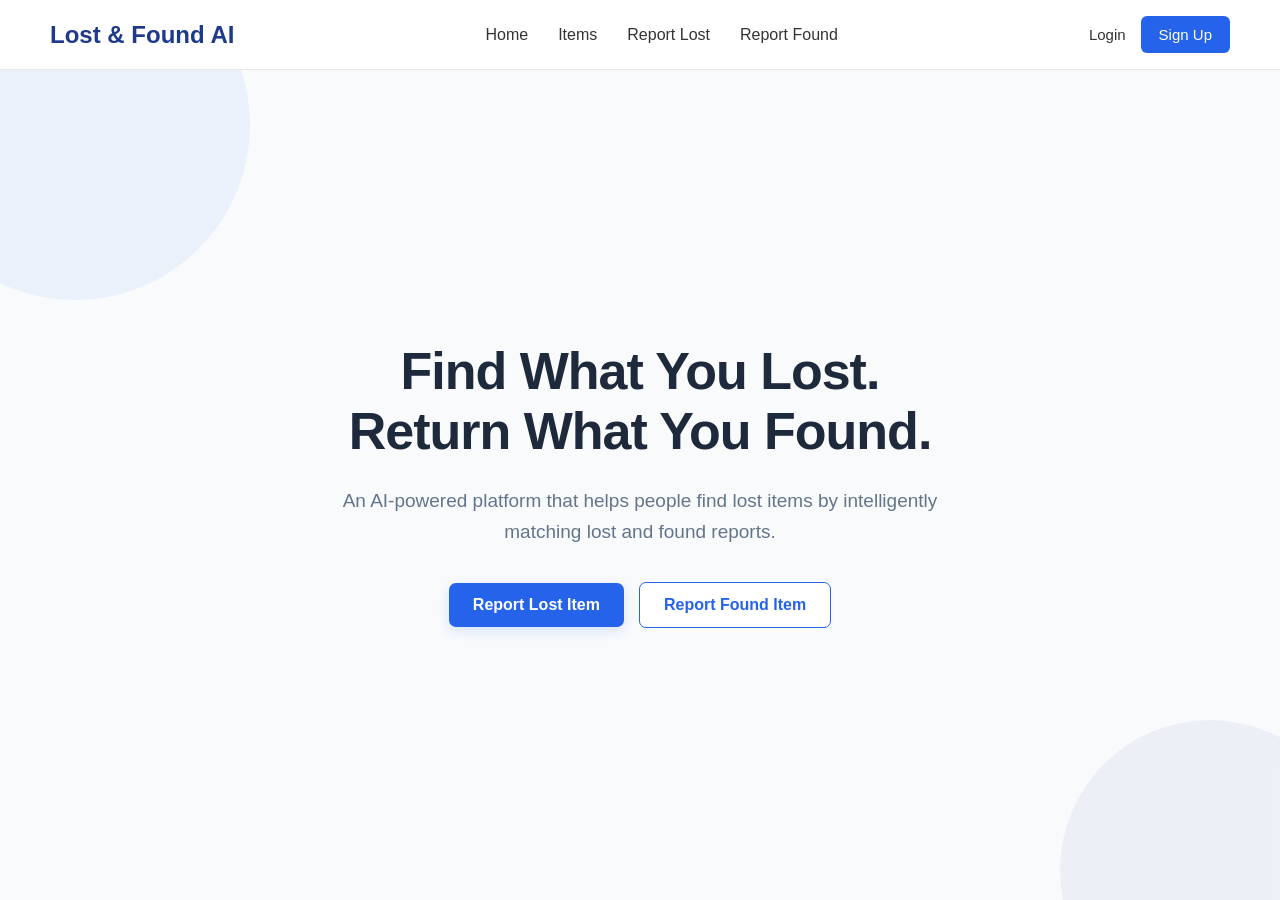
==== index.html @ 0c3ec080 "Prepare project for deployment" ====
<!DOCTYPE html>
<html lang="en">

<head>
    <meta charset="UTF-8">
    <meta name="viewport" content="width=device-width, initial-scale=1.0">
    <title>AI Powered Lost and Found Matcher</title>
    <link rel="stylesheet" href="style.css">
</head>

<body>
    <nav class="navbar">
        <div class="logo"> Lost & Found AI </div>
        <div class="nav-links">
            <a href="#">Home</a>
            <a href="items.html">Items</a>
            <a href="report-lost.html">Report Lost</a>
            <a href="report-found.html">Report Found</a>

        </div>
        <div class="nav-buttons">
            <a href="#" class="login-btn">Login</a>
            <a href="#" class="signup-btn">Sign Up</a>
        </div>
    </nav>

    <section class="home">

        <div class="home-content">

            <h1>Find What You Lost.<br>Return What You Found.</h1>

            <p>
                An AI-powered platform that helps people find lost items
                by intelligently matching lost and found reports.
            </p>

            <div class="home-buttons">
                <a href="report-lost.html" class="lost-btn">Report Lost Item</a>
                <a href="report-found.html" class="found-btn">Report Found Item</a>
            </div>

        </div>

    </section>

    <script src="script.js"></script>
    <script src="config.js"></script>
    <script src="script.js"></script>
</body>

</html>
---- style.css ----
/* =========================
   GLOBAL
   ========================= */

* {
    margin: 0;
    padding: 0;
    box-sizing: border-box;
}

html {
    scroll-behavior: smooth;
}

body {
    font-family: Arial, Helvetica, sans-serif;
    background-color: #f8fafc;
    color: #1e293b;
    overflow-x: hidden;
}


img {
    max-width: 100%;
    display: block;
}

button,
input,
select,
textarea {
    font-family: inherit;
}


/* =========================================================
   NAVBAR
========================================================= */

.navbar {
    min-height: 70px;
    display: flex;
    align-items: center;
    justify-content: space-between;
    padding: 0 50px;
    background-color: white;
    border-bottom: 1px solid #e5e7eb;
    position: relative;
    z-index: 100;
}

.logo {
    font-size: 24px;
    font-weight: 700;
    color: #1e3a8a;
    white-space: nowrap;
}

.nav-links {
    display: flex;
    gap: 30px;
}

.nav-links a {
    text-decoration: none;
    color: #333;
    font-size: 16px;
    font-weight: 500;
    position: relative;
    transition: color 0.25s ease;
}

.nav-links a::after {
    content: "";
    position: absolute;
    left: 0;
    bottom: -7px;
    width: 0;
    height: 2px;
    background-color: #2563eb;
    transition: width 0.25s ease;
}

.nav-links a:hover {
    color: #2563eb;
}

.nav-links a:hover::after {
    width: 100%;
}

.nav-buttons {
    display: flex;
    align-items: center;
    gap: 15px;
}

.nav-buttons a {
    text-decoration: none;
    font-size: 15px;
}

.login-btn {
    color: #333;
    transition: color 0.25s ease;
}

.login-btn:hover {
    color: #2563eb;
}

.signup-btn {
    background-color: #2563eb;
    color: white;
    padding: 10px 18px;
    border-radius: 6px;
    transition: all 0.25s ease;
}

.signup-btn:hover {
    background-color: #1d4ed8;
    transform: translateY(-2px);
    box-shadow: 0 6px 15px rgba(37, 99, 235, 0.2);
}

/* =========================================================
   HOME PAGE
========================================================= */

.home {
    min-height: calc(100vh - 70px);
    display: flex;
    align-items: center;
    justify-content: center;
    text-align: center;
    padding: 40px 20px;
    background-color: #f8fafc;
    position: relative;
    overflow: hidden;
}

/* Decorative background circles */

.home::before,
.home::after {
    content: "";
    position: absolute;
    border-radius: 50%;
    pointer-events: none;
    z-index: 0;
}

.home::before {
    width: 350px;
    height: 350px;
    background: rgba(37, 99, 235, 0.06);
    top: -120px;
    left: -100px;
    animation: floatingCircle 7s ease-in-out infinite;
}

.home::after {
    width: 300px;
    height: 300px;
    background: rgba(30, 58, 138, 0.05);
    bottom: -120px;
    right: -80px;
    animation: floatingCircle 8s ease-in-out infinite reverse;
}

.home-content {
    max-width: 800px;
    width: 100%;
    position: relative;
    z-index: 1;

    animation: homeFadeUp 0.9s ease-out;
}

.home h1 {
    font-size: 52px;
    line-height: 1.15;
    margin-bottom: 25px;
    color: #1e293b;
    letter-spacing: -1px;
    animation: titleAppear 0.8s ease-out;
}

.home p {
    font-size: 19px;
    line-height: 1.6;
    color: #64748b;
    max-width: 650px;
    margin: 0 auto 35px;
    animation: paragraphAppear 1s ease-out 0.15s both;
}

.home-buttons {
    display: flex;
    justify-content: center;
    align-items: center;
    gap: 15px;
    animation: buttonsAppear 1s ease-out 0.3s both;
}

.home-buttons a {
    text-decoration: none;
    padding: 13px 24px;
    border-radius: 7px;
    font-size: 16px;
    font-weight: 600;
    display: inline-block;
    transition: all 0.3s ease;
}


/* Lost Button */

.lost-btn {
    background-color: #2563eb;
    color: white;
    box-shadow: 0 4px 12px rgba(37, 99, 235, 0.15);
}

.lost-btn:hover {
    background-color: #1d4ed8;
    transform: translateY(-3px);
    box-shadow: 0 10px 22px rgba(37, 99, 235, 0.25);
}


/* Found Button */

.found-btn {
    border: 1px solid #2563eb;
    color: #2563eb;
    background-color: white;
}

.found-btn:hover {
    background-color: #eff6ff;
    transform: translateY(-3px);
    box-shadow: 0 8px 18px rgba(37, 99, 235, 0.12);
}


/* =========================
   FORM PAGES
   ========================= */

.form-section {
    min-height: 100vh;
    padding: 60px 20px;
    background-color: #f8fafc;
}

.form-container {
    width: 100%;
    max-width: 700px;
    margin: auto;
    padding: 40px;
    background-color: white;
    border-radius: 12px;
    box-shadow: 0 5px 20px rgba(0, 0, 0, 0.08);
}

.form-container h1 {
    text-align: center;
    margin-bottom: 10px;
}

.form-description {
    text-align: center;
    color: #64748b;
    margin-bottom: 35px;
    line-height: 1.5;
}

.form-group {
    margin-bottom: 20px;
}

.form-group label {
    display: block;
    margin-bottom: 8px;
    font-weight: 600;
}

.form-group input,
.form-group select,
.form-group textarea {
    width: 100%;
    padding: 12px;
    border: 1px solid #cbd5e1;
    border-radius: 6px;
    font-size: 15px;
    outline: none;
}

.form-group input:focus,
.form-group select:focus,
.form-group textarea:focus {
    border-color: #2563eb;
}

.form-group textarea {
    resize: vertical;
    min-height: 100px;
}

.form-row {
    display: flex;
    gap: 25px;
}

.form-row .form-group {
    width: 50%;
}

.submit-btn {
    width: 100%;
    padding: 14px;
    border: none;
    border-radius: 6px;
    background-color: #2563eb;
    color: white;
    font-size: 16px;
    font-weight: 600;
    cursor: pointer;
}

.submit-btn:hover {
    background-color: #1d4ed8;
}


/* =========================
   ITEMS LISTING PAGE
   ========================= */

.items-section {
    padding: 50px 8%;
    background: #f5f7fb;
    min-height: 100vh;
}

.items-header {
    text-align: center;
    margin-bottom: 40px;
}

.items-header h1 {
    font-size: 36px;
    margin-bottom: 10px;
}

.items-header p {
    color: #666;
    font-size: 16px;
}

.items-container {
    display: grid;
    grid-template-columns: repeat(auto-fit, minmax(280px, 1fr));
    gap: 25px;
}

.item-card {
    background: white;
    border-radius: 12px;
    overflow: hidden;
    box-shadow: 0 5px 20px rgba(0, 0, 0, 0.08);
    transition: transform 0.2s ease;
}

.item-card:hover {
    transform: translateY(-5px);
}

.item-card img {
    width: 100%;
    height: 220px;
    object-fit: cover;
}

.item-card-content {
    padding: 20px;
}

.item-card-content h2 {
    margin: 10px 0 15px;
    font-size: 22px;
}

.item-card-content p {
    margin: 8px 0;
    color: #555;
    line-height: 1.5;
}

.item-type {
    display: inline-block;
    padding: 5px 10px;
    border-radius: 20px;
    background: #e8f0ff;
    font-size: 12px;
    font-weight: bold;
}


/* =========================
   ITEM DETAIL PAGE
   ========================= */

.detail-section {
    min-height: 100vh;
    padding: 50px 8%;
    background: #f5f7fb;
}

#item-detail {
    width: 100%;
    max-width: 1100px;
    margin: auto;
}

.detail-card {
    display: flex;
    gap: 40px;
    background: white;
    padding: 30px;
    border-radius: 12px;
    box-shadow: 0 5px 20px rgba(0, 0, 0, 0.08);
}

.detail-image {
    width: 45%;
    min-width: 300px;
}

.detail-image img {
    width: 100%;
    height: 400px;
    object-fit: cover;
    border-radius: 10px;
}

.detail-content {
    flex: 1;
}

.detail-content h1 {
    font-size: 36px;
    margin: 15px 0 25px;
}

.detail-content p {
    margin: 12px 0;
    line-height: 1.6;
    color: #475569;
}


/* =========================
   AI MATCH BUTTON
   ========================= */

.match-btn {
    border: none;
    background: linear-gradient(135deg, #2563eb, #1d4ed8);
    color: white;
    padding: 14px 25px;
    border-radius: 8px;
    font-size: 16px;
    font-weight: 600;
    cursor: pointer;
    margin-top: 25px;
    transition: all 0.3s ease;
    box-shadow: 0 5px 15px rgba(37, 99, 235, 0.2);
}

.match-btn:hover {
    transform: translateY(-3px);
    box-shadow: 0 10px 25px rgba(37, 99, 235, 0.3);
}

.match-btn:active {
    transform: translateY(0);
}



/* =========================
   AI RESULTS
   ========================= */

.ai-results {
    margin-top: 35px;
    animation: fadeIn 0.6s ease-out;
}

.ai-summary {
    background: linear-gradient(
        135deg,
        #eff6ff,
        #f8fafc
    );
    border: 1px solid #dbeafe;
    border-radius: 12px;
    padding: 25px;
    margin-bottom: 25px;
}

.ai-summary h2 {
    color: #1e3a8a;
    margin-bottom: 10px;
}

.ai-summary p {
    color: #475569;
    line-height: 1.6;
    margin-bottom: 5px;
}


/* =========================
   MATCH CARDS
   ========================= */

.match-card {
    display: flex;
    gap: 25px;
    margin-top: 20px;
    margin-bottom: 25px;
    padding: 20px;
    border-radius: 12px;
    border: 1px solid #ddd;
    background: white;
}

.match-image {
    width: 220px;
    min-width: 220px;
}

.match-image img {
    width: 100%;
    height: 180px;
    object-fit: cover;
    border-radius: 10px;
}

.match-info {
    flex: 1;
}

.match-info h3 {
    font-size: 22px;
    margin-bottom: 5px;
}

.match-score {
    font-size: 30px;
    font-weight: bold;
    margin: 12px 0;
    color: #2563eb;
}

.match-info p {
    margin: 8px 0;
    color: #475569;
}

.match-info ul {
    padding-left: 20px;
    margin-top: 10px;
}

.match-info li {
    margin-bottom: 6px;
    line-height: 1.4;
}

.view-match-btn {
    margin-top: 12px;
    padding: 10px 16px;
    border: none;
    border-radius: 7px;
    cursor: pointer;
    font-weight: bold;
    background-color: #2563eb;
    color: white;
}

.view-match-btn:hover {
    background-color: #1d4ed8;
}

.no-match,
.ai-loading {
    margin-top: 30px;
    padding: 25px;
    border-radius: 10px;
    border: 1px solid #ddd;
    background: white;
}


/* =========================================================
   LOADING / STATUS
========================================================= */

.loading {
    text-align: center;
    padding: 40px;
    color: #64748b;
}

.success-message {
    background: #ecfdf5;
    color: #047857;
    padding: 15px;
    border-radius: 8px;
    margin-bottom: 20px;
}

.error-message {
    background: #fef2f2;
    color: #b91c1c;
    padding: 15px;
    border-radius: 8px;
    margin-bottom: 20px;
}


/* =========================================================
   ANIMATIONS
========================================================= */

@keyframes homeFadeUp {
    from {
        opacity: 0;
        transform: translateY(25px);
    }

    to {
        opacity: 1;
        transform: translateY(0);
    }
}

@keyframes titleAppear {
    from {
        opacity: 0;
        transform: translateY(20px) scale(0.98);
    }

    to {
        opacity: 1;
        transform: translateY(0) scale(1);
    }
}

@keyframes paragraphAppear {
    from {
        opacity: 0;
        transform: translateY(15px);
    }

    to {
        opacity: 1;
        transform: translateY(0);
    }
}

@keyframes buttonsAppear {
    from {
        opacity: 0;
        transform: translateY(15px);
    }

    to {
        opacity: 1;
        transform: translateY(0);
    }
}

@keyframes cardAppear {
    from {
        opacity: 0;
        transform: translateY(20px);
    }

    to {
        opacity: 1;
        transform: translateY(0);
    }
}

@keyframes matchAppear {
    from {
        opacity: 0;
        transform: translateY(15px);
    }

    to {
        opacity: 1;
        transform: translateY(0);
    }
}

@keyframes fadeIn {
    from {
        opacity: 0;
    }

    to {
        opacity: 1;
    }
}

@keyframes floatingCircle {
    0%,
    100% {
        transform: translateY(0);
    }

    50% {
        transform: translateY(20px);
    }
}

/* =========================
   TABLET
   ========================= */

@media (max-width: 900px) {

    .navbar {
        padding: 0 25px;
    }

    .nav-links {
        gap: 18px;
    }

    .nav-links a {
        font-size: 14px;
    }

    .home h1 {
        font-size: 44px;
    }

    .items-section,
    .detail-section {
        padding: 40px 5%;
    }

    .detail-card {
        gap: 25px;
    }

    .detail-image {
        min-width: 250px;
    }

    .detail-image img {
        height: 350px;
    }
}


/* =========================
   MOBILE
   ========================= */

@media (max-width: 700px) {

    /* Navbar */

    .navbar {
        min-height: auto;
        padding: 18px 20px;
        flex-direction: column;
        gap: 15px;
    }

    .logo {
        font-size: 22px;
    }

    .nav-links {
        width: 100%;
        justify-content: center;
        flex-wrap: wrap;
        gap: 12px 18px;
    }

    .nav-links a {
        font-size: 14px;
    }

    .nav-buttons {
        width: 100%;
        justify-content: center;
    }


    /* Home */

    .home {
        min-height: calc(100vh - 160px);
        padding: 50px 20px;
    }

    .home h1 {
        font-size: 36px;
        line-height: 1.2;
        margin-bottom: 20px;
    }

    .home p {
        font-size: 16px;
        line-height: 1.6;
        margin-bottom: 25px;
    }

    .home-buttons {
        flex-direction: column;
        width: 100%;
        max-width: 320px;
        margin: auto;
    }

    .home-buttons a {
        width: 100%;
        text-align: center;
    }


    /* Forms */

    .form-section {
        padding: 30px 15px;
    }

    .form-container {
        padding: 25px 18px;
        border-radius: 10px;
    }

    .form-container h1 {
        font-size: 28px;
    }

    .form-description {
        font-size: 14px;
        margin-bottom: 25px;
    }

    .form-row {
        flex-direction: column;
        gap: 0;
    }

    .form-row .form-group {
        width: 100%;
    }


    /* Items */

    .items-section {
        padding: 35px 15px;
    }

    .items-header {
        margin-bottom: 25px;
    }

    .items-header h1 {
        font-size: 30px;
    }

    .items-header p {
        font-size: 14px;
        line-height: 1.5;
    }

    .items-container {
        grid-template-columns: 1fr;
        gap: 18px;
    }

    .item-card img {
        height: 220px;
    }


    /* Detail */

    .detail-section {
        padding: 30px 15px;
    }

    .detail-card {
        flex-direction: column;
        gap: 25px;
        padding: 20px;
    }

    .detail-image {
        width: 100%;
        min-width: 0;
    }

    .detail-image img {
        height: 280px;
    }

    .detail-content h1 {
        font-size: 28px;
        margin: 10px 0 20px;
    }


    /* AI Results */

    .ai-results {
        margin-top: 30px;
    }

    .ai-summary {
        padding: 18px;
    }

    .ai-summary h2 {
        font-size: 21px;
    }

    .ai-summary p {
        font-size: 14px;
    }

    .match-card {
        flex-direction: column;
        gap: 18px;
        padding: 18px;
    }

    .match-image {
        width: 100%;
        min-width: 0;
    }

    .match-image img {
        height: 230px;
    }

    .match-score {
        font-size: 28px;
    }

    .view-match-btn {
        width: 100%;
        padding: 12px;
    }
}


/* =========================
   SMALL PHONES
   ========================= */

@media (max-width: 400px) {

    .logo {
        font-size: 20px;
    }

    .nav-links {
        gap: 10px 14px;
    }

    .nav-links a {
        font-size: 13px;
    }

    .home h1 {
        font-size: 31px;
    }

    .home p {
        font-size: 15px;
    }

    .form-container {
        padding: 22px 15px;
    }

    .form-container h1 {
        font-size: 25px;
    }

    .items-header h1 {
        font-size: 27px;
    }

    .detail-card {
        padding: 15px;
    }

    .detail-image img {
        height: 240px;
    }

    .match-image img {
        height: 210px;
    }

    .match-card {
        padding: 15px;
    }
}

/* =========================================================
   TOAST NOTIFICATIONS
========================================================= */

.toast-container {
    position: fixed;
    top: 85px;
    right: 25px;
    z-index: 9999;
    display: flex;
    flex-direction: column;
    gap: 12px;
}

.toast {
    min-width: 280px;
    max-width: 380px;
    padding: 15px 18px;
    background: white;
    border-radius: 10px;
    box-shadow: 0 8px 25px rgba(15, 23, 42, 0.15);
    border-left: 4px solid #2563eb;

    display: flex;
    align-items: center;
    gap: 10px;

    font-size: 14px;
    color: #334155;

    animation: toastSlideIn 0.4s ease forwards;
}

.toast.success {
    border-left-color: #16a34a;
}

.toast.error {
    border-left-color: #dc2626;
}

.toast.warning {
    border-left-color: #f59e0b;
}

.toast-icon {
    font-size: 20px;
}

.toast.hide {
    animation: toastSlideOut 0.4s ease forwards;
}

@keyframes toastSlideIn {
    from {
        opacity: 0;
        transform: translateX(100px);
    }

    to {
        opacity: 1;
        transform: translateX(0);
    }
}

@keyframes toastSlideOut {
    from {
        opacity: 1;
        transform: translateX(0);
    }

    to {
        opacity: 0;
        transform: translateX(100px);
    }
}

@media (max-width: 600px) {

    .toast-container {
        top: 75px;
        right: 15px;
        left: 15px;
    }

    .toast {
        min-width: auto;
        width: 100%;
    }
}

/* =========================================================
   AI LOADING
========================================================= */

.ai-loading {
    text-align: center;
    padding: 35px 20px;
    background: white;
    border: 1px solid #e2e8f0;
    border-radius: 12px;
    margin-top: 25px;
    animation: fadeIn 0.4s ease;
}

.ai-spinner {
    width: 45px;
    height: 45px;
    margin: 0 auto 15px;
    border: 4px solid #dbeafe;
    border-top-color: #2563eb;
    border-radius: 50%;
    animation: aiSpin 0.8s linear infinite;
}

.ai-loading h3 {
    color: #1e293b;
    margin-bottom: 8px;
}

.ai-loading p {
    color: #64748b;
    font-size: 14px;
}

@keyframes aiSpin {
    to {
        transform: rotate(360deg);
    }
}
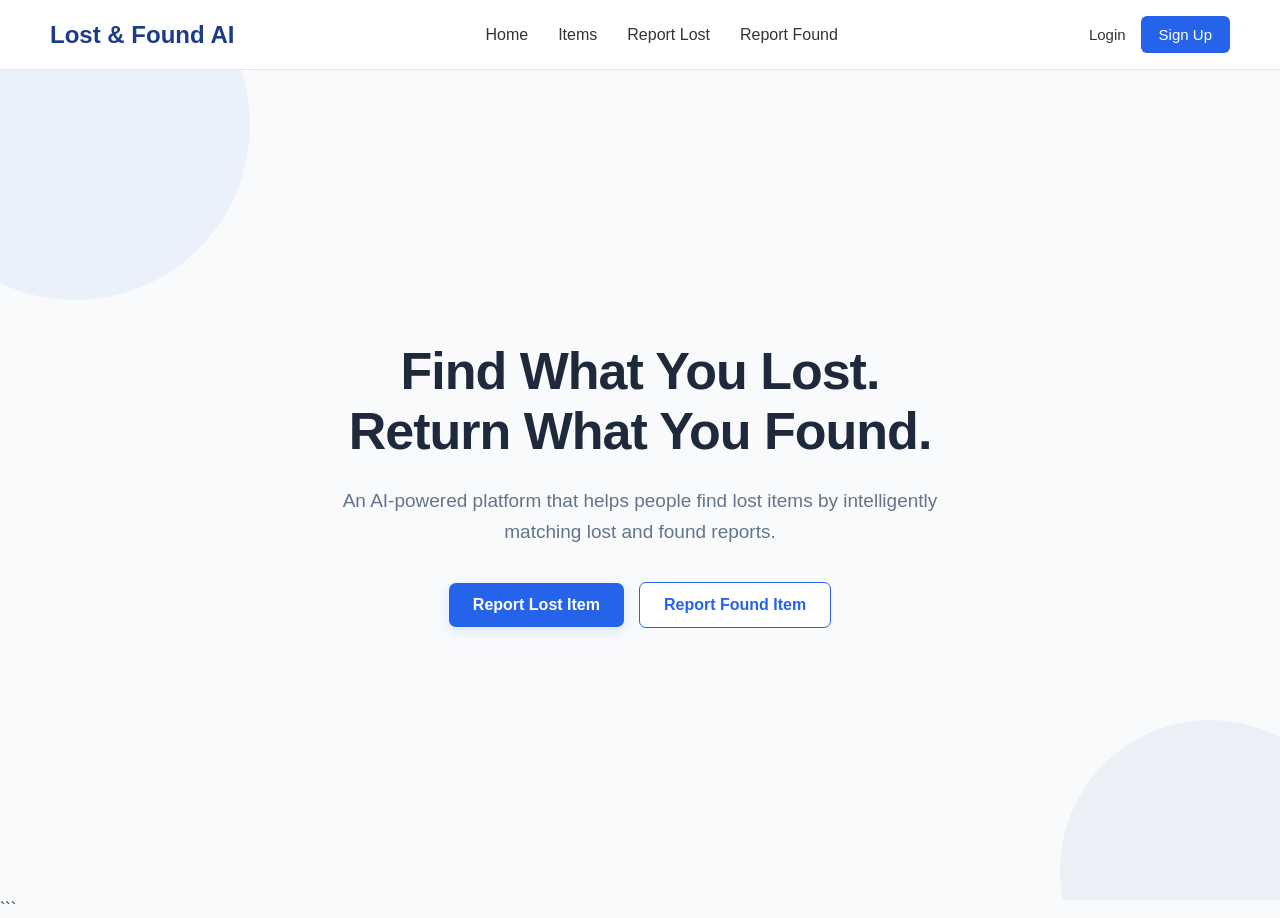
==== commit 35574b93: "Add my reports API" ====
--- a/index.html
+++ b/index.html
@@ -1,4 +1,5 @@
 <!DOCTYPE html>
+
 <html lang="en">
 
 <head>
@@ -17,10 +18,11 @@
             <a href="report-lost.html">Report Lost</a>
             <a href="report-found.html">Report Found</a>
 
+
         </div>
         <div class="nav-buttons">
-            <a href="#" class="login-btn">Login</a>
-            <a href="#" class="signup-btn">Sign Up</a>
+            <a href="login.html" class="login-btn">Login</a>
+            <a href="signup.html" class="signup-btn">Sign Up</a>
         </div>
     </nav>
 
@@ -46,7 +48,43 @@
 
     <script src="script.js"></script>
     <script src="config.js"></script>
-    <script src="script.js"></script>
+
+    <!-- Login / Signup UI -->
+    <script>
+        const navButtons = document.querySelector(".nav-buttons");
+
+        const storedUser = localStorage.getItem("user");
+
+        if (storedUser && navButtons) {
+
+            try {
+                const user = JSON.parse(storedUser);
+
+                if (user && user.id) {
+
+                    navButtons.innerHTML = `
+                    <span class="user-welcome">Hi, ${user.name} 👋</span>
+                    <a href="my-reports.html" class="login-btn">My Reports</a>
+                    <a href="#" class="signup-btn" id="logoutBtn">Logout</a>
+                `;
+
+                    document.getElementById("logoutBtn").addEventListener("click", function (event) {
+                        event.preventDefault();
+
+                        localStorage.removeItem("user");
+
+                        window.location.reload();
+                    });
+                }
+
+            } catch (error) {
+                console.error("Invalid user data:", error);
+                localStorage.removeItem("user");
+            }
+        }
+    </script>
+    ```
+
 </body>
 
 </html>
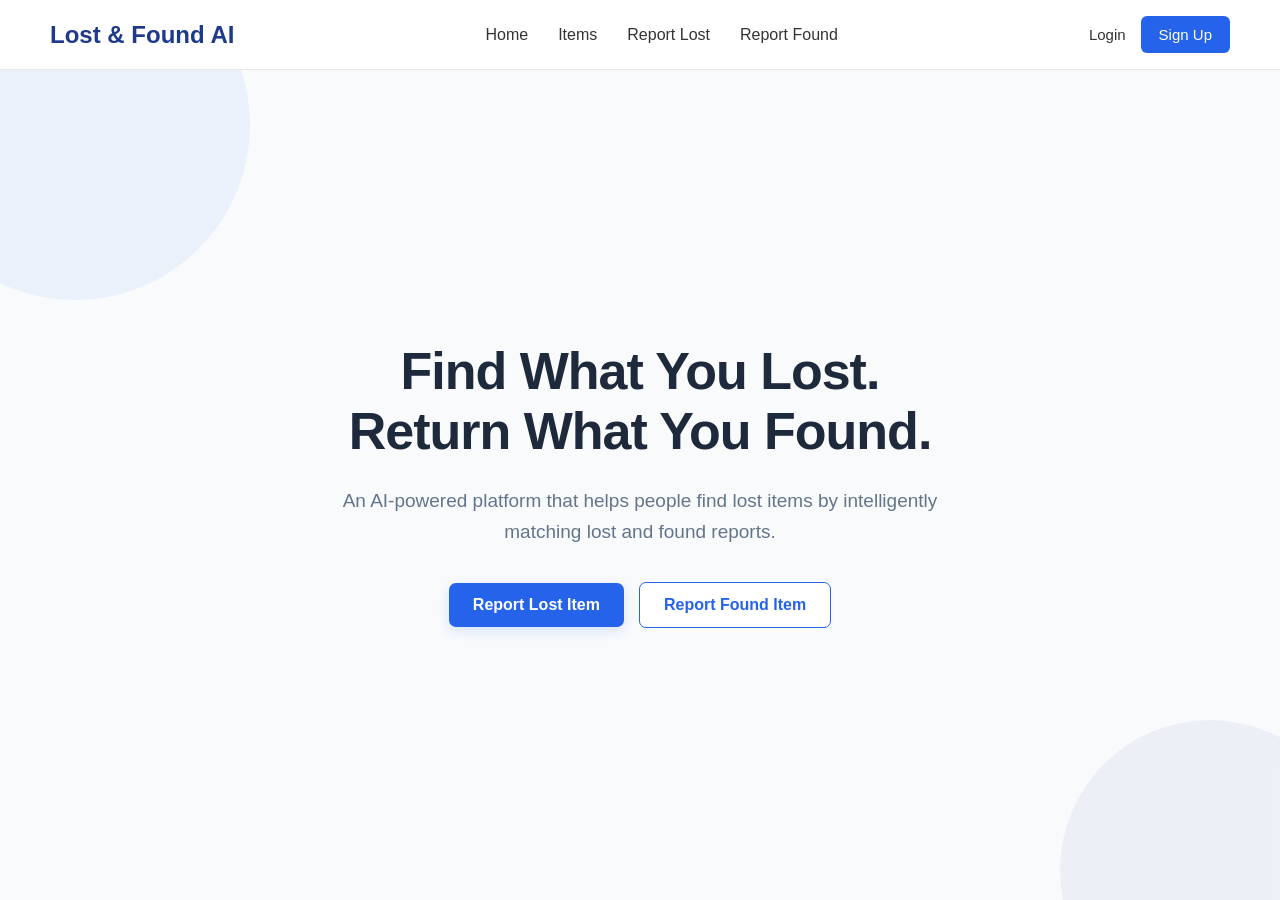
==== commit 49f9bfab: "done" ====
--- a/index.html
+++ b/index.html
@@ -83,7 +83,7 @@
             }
         }
     </script>
-    ```
+
 
 </body>
 
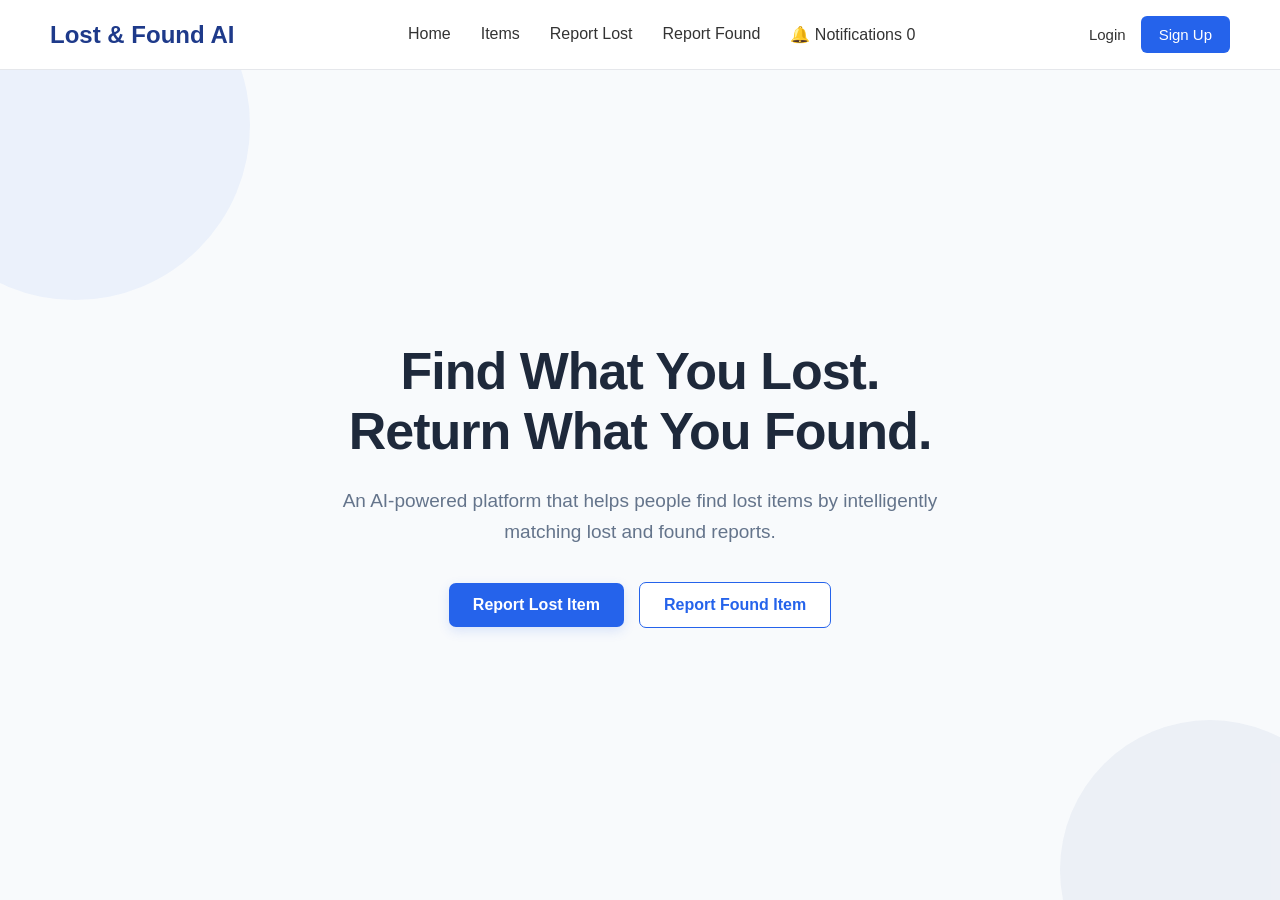
==== commit 53ebd031: "image issu solved" ====
--- a/index.html
+++ b/index.html
@@ -17,7 +17,10 @@
             <a href="items.html">Items</a>
             <a href="report-lost.html">Report Lost</a>
             <a href="report-found.html">Report Found</a>
-
+            <a href="notifications.html">
+    🔔 Notifications
+    <span id="navBadge">0</span>
+</a>
 
         </div>
         <div class="nav-buttons">
--- a/style.css
+++ b/style.css
@@ -607,6 +607,76 @@
 }
 
 
+
+/* =========================================================
+   MATCH ACTION BUTTONS
+========================================================= */
+
+.match-actions {
+    display: flex;
+    gap: 12px;
+    flex-wrap: wrap;
+    margin-top: 15px;
+}
+
+.view-match-btn,
+.contact-btn {
+    padding: 11px 18px;
+    border: none;
+    border-radius: 8px;
+    cursor: pointer;
+    font-size: 14px;
+    font-weight: 600;
+    transition: all 0.25s ease;
+}
+
+/* View Possible Match */
+
+.view-match-btn {
+    background-color: #2563eb;
+    color: white;
+}
+
+.view-match-btn:hover {
+    background-color: #1d4ed8;
+    transform: translateY(-2px);
+    box-shadow: 0 6px 15px rgba(37, 99, 235, 0.20);
+}
+
+/* Contact Reporter */
+
+.contact-btn {
+    background-color: #16a34a;
+    color: white;
+}
+
+.contact-btn:hover {
+    background-color: #15803d;
+    transform: translateY(-2px);
+    box-shadow: 0 6px 15px rgba(22, 163, 74, 0.20);
+}
+
+.contact-btn:active,
+.view-match-btn:active {
+    transform: translateY(0);
+}
+
+/* Mobile */
+
+@media (max-width: 700px) {
+
+    .match-actions {
+        flex-direction: column;
+        width: 100%;
+    }
+
+    .view-match-btn,
+    .contact-btn {
+        width: 100%;
+        text-align: center;
+    }
+}
+
 /* =========================================================
    LOADING / STATUS
 ========================================================= */
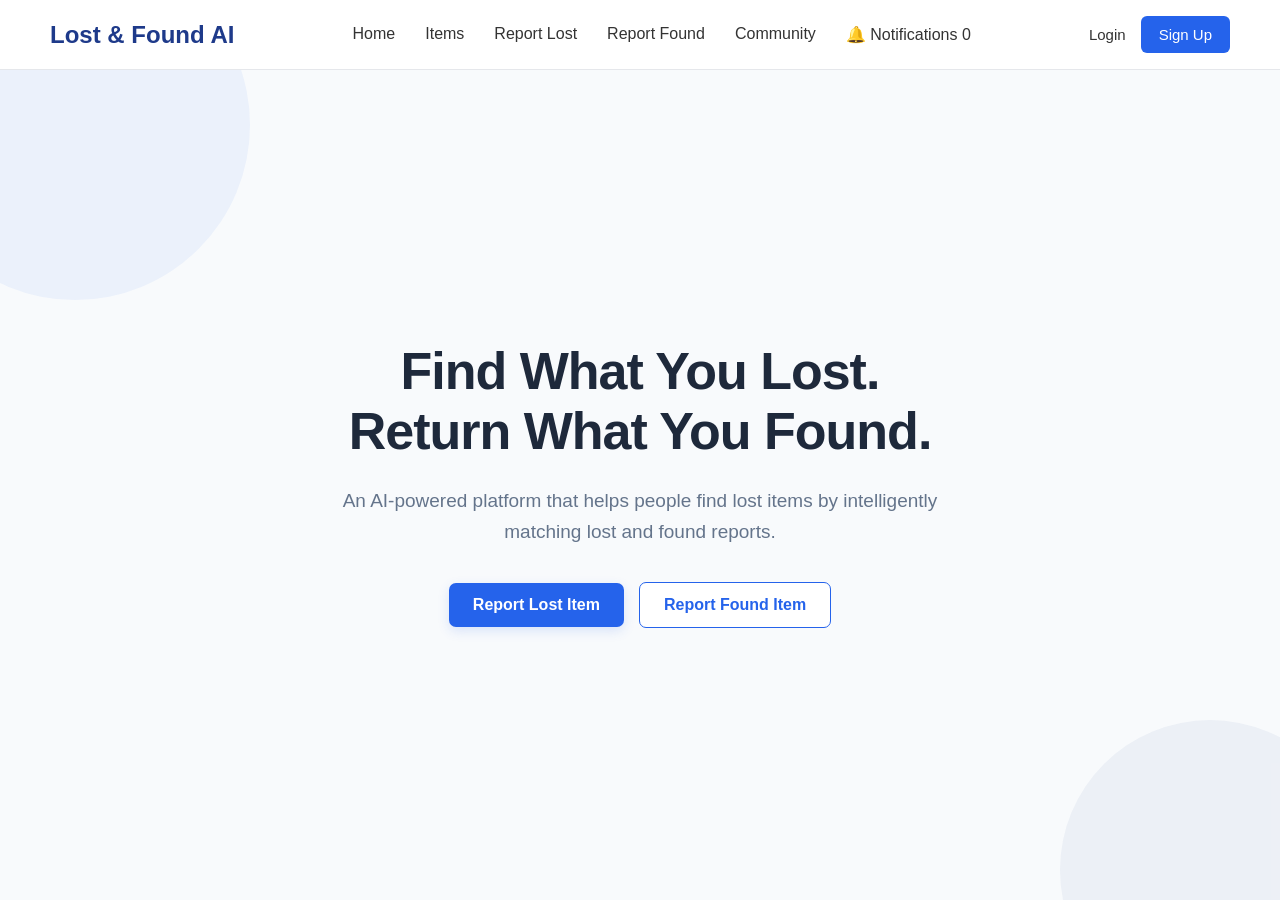
==== commit 4bb8f1c9: "config" ====
--- a/index.html
+++ b/index.html
@@ -17,6 +17,9 @@
             <a href="items.html">Items</a>
             <a href="report-lost.html">Report Lost</a>
             <a href="report-found.html">Report Found</a>
+            <a href="community.html">
+    Community
+</a>
             <a href="notifications.html">
     🔔 Notifications
     <span id="navBadge">0</span>
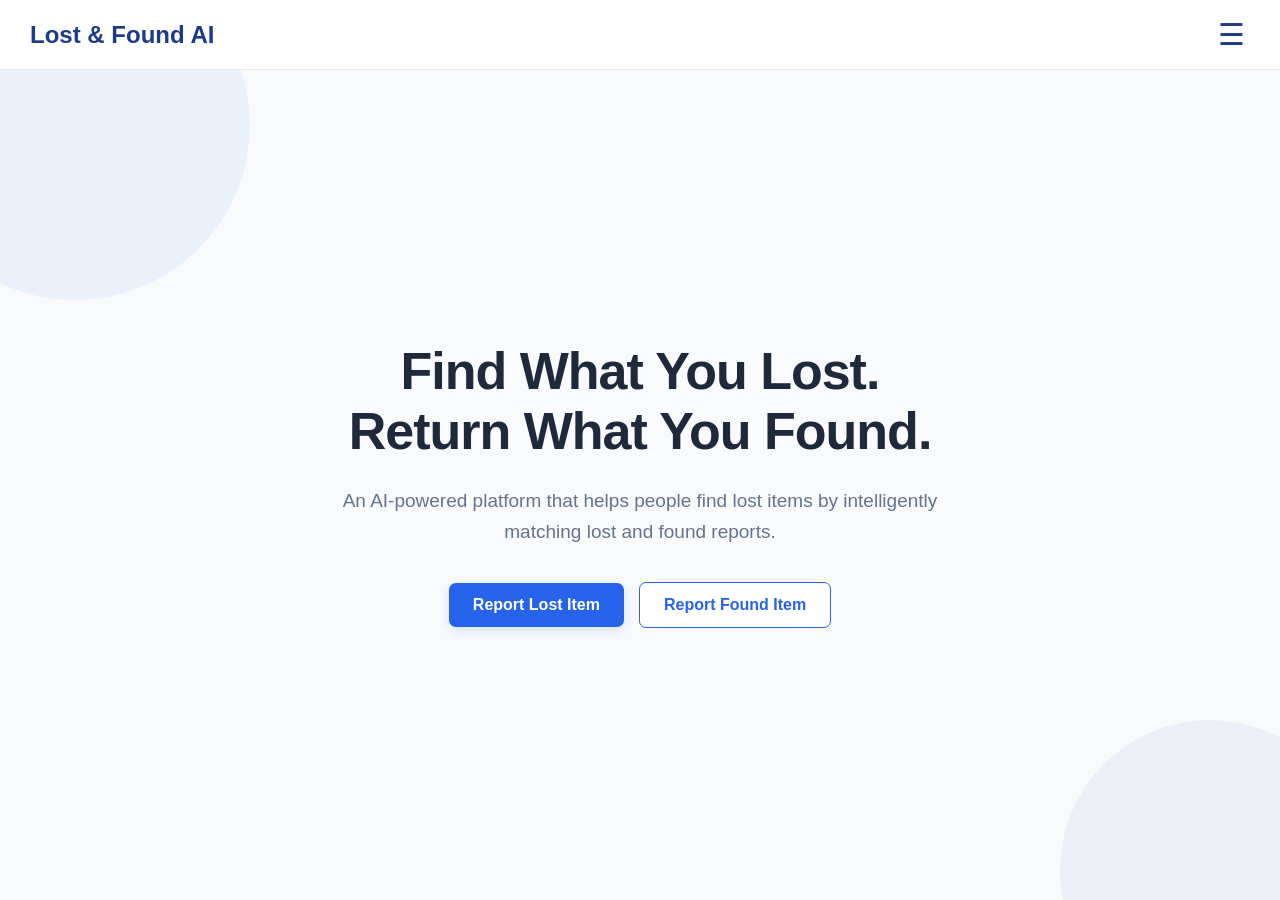
==== commit 764c15c4: "nav responsed" ====
--- a/index.html
+++ b/index.html
@@ -11,25 +11,36 @@
 
 <body>
     <nav class="navbar">
-        <div class="logo"> Lost & Found AI </div>
-        <div class="nav-links">
-            <a href="#">Home</a>
-            <a href="items.html">Items</a>
-            <a href="report-lost.html">Report Lost</a>
-            <a href="report-found.html">Report Found</a>
-            <a href="community.html">
-    Community
-</a>
-            <a href="notifications.html">
-    🔔 Notifications
-    <span id="navBadge">0</span>
-</a>
+
+        <div class="logo">Lost & Found AI</div>
+
+        <!-- Hamburger Button -->
+        <button class="menu-toggle" id="menuToggle" aria-label="Open menu">
+            ☰
+        </button>
+
+        <div class="nav-menu" id="navMenu">
+
+            <div class="nav-links">
+                <a href="index.html">Home</a>
+                <a href="items.html">Items</a>
+                <a href="report-lost.html">Report Lost</a>
+                <a href="report-found.html">Report Found</a>
+                <a href="community.html">Community</a>
+
+                <a href="notifications.html" class="notification-link">
+                    🔔 Notifications
+                    <span id="navBadge">0</span>
+                </a>
+            </div>
+
+            <div class="nav-buttons">
+                <a href="login.html" class="login-btn">Login</a>
+                <a href="signup.html" class="signup-btn">Sign Up</a>
+            </div>
 
         </div>
-        <div class="nav-buttons">
-            <a href="login.html" class="login-btn">Login</a>
-            <a href="signup.html" class="signup-btn">Sign Up</a>
-        </div>
+
     </nav>
 
     <section class="home">
--- a/style.css
+++ b/style.css
@@ -40,6 +40,7 @@
 
 .navbar {
     min-height: 70px;
+    width: 100%;
     display: flex;
     align-items: center;
     justify-content: space-between;
@@ -47,7 +48,7 @@
     background-color: white;
     border-bottom: 1px solid #e5e7eb;
     position: relative;
-    z-index: 100;
+    z-index: 1000;
 }
 
 .logo {
@@ -57,8 +58,17 @@
     white-space: nowrap;
 }
 
+/* Main navigation wrapper */
+.nav-menu {
+    display: flex;
+    align-items: center;
+    gap: 35px;
+}
+
+/* Navigation links */
 .nav-links {
     display: flex;
+    align-items: center;
     gap: 30px;
 }
 
@@ -69,6 +79,7 @@
     font-weight: 500;
     position: relative;
     transition: color 0.25s ease;
+    white-space: nowrap;
 }
 
 .nav-links a::after {
@@ -90,6 +101,30 @@
     width: 100%;
 }
 
+/* Notification badge */
+.notification-link {
+    display: flex;
+    align-items: center;
+    gap: 5px;
+}
+
+#navBadge {
+    min-width: 18px;
+    height: 18px;
+    padding: 0 5px;
+    display: inline-flex;
+    align-items: center;
+    justify-content: center;
+
+    background-color: #ef4444;
+    color: white;
+
+    border-radius: 50%;
+    font-size: 11px;
+    font-weight: 700;
+}
+
+/* Login / Signup */
 .nav-buttons {
     display: flex;
     align-items: center;
@@ -124,6 +159,196 @@
     box-shadow: 0 6px 15px rgba(37, 99, 235, 0.2);
 }
 
+/* =========================================================
+   HAMBURGER
+========================================================= */
+
+.menu-toggle {
+    display: none;
+
+    border: none;
+    background: transparent;
+
+    font-size: 30px;
+    color: #1e3a8a;
+
+    cursor: pointer;
+
+    padding: 5px;
+}
+
+/* =========================================================
+   RESPONSIVE NAVBAR
+   ========================================================= */
+
+/* At screens below 1300px, use hamburger menu */
+@media (max-width: 1300px) {
+
+    .navbar {
+        min-height: 70px;
+        padding: 0 30px;
+    }
+
+    /* Show hamburger */
+    .menu-toggle {
+        display: block;
+    }
+
+    /* Mobile/tablet menu */
+    .nav-menu {
+        position: absolute;
+        top: 70px;
+        left: 0;
+        width: 100%;
+
+        background-color: white;
+
+        border-top: 1px solid #e5e7eb;
+        border-bottom: 1px solid #e5e7eb;
+
+        display: none;
+        flex-direction: column;
+        align-items: stretch;
+
+        gap: 0;
+
+        padding: 15px 30px;
+
+        box-shadow: 0 10px 25px rgba(0, 0, 0, 0.08);
+    }
+
+    /* Open menu */
+    .nav-menu.active {
+        display: flex;
+    }
+
+    /* Navigation links */
+    .nav-links {
+        display: flex;
+        flex-direction: column;
+        align-items: stretch;
+
+        width: 100%;
+        gap: 0;
+    }
+
+    .nav-links a {
+        display: block;
+        width: 100%;
+
+        padding: 13px 5px;
+
+        font-size: 16px;
+
+        border-bottom: 1px solid #f1f5f9;
+    }
+
+    .nav-links a::after {
+        display: none;
+    }
+
+    .nav-links a:hover {
+        background-color: #f8fafc;
+    }
+
+    /* Login / Signup */
+    .nav-buttons {
+        display: flex;
+        flex-direction: column;
+        align-items: stretch;
+
+        width: 100%;
+
+        gap: 10px;
+
+        padding-top: 15px;
+    }
+
+    .nav-buttons a {
+        width: 100%;
+        text-align: center;
+        padding: 11px;
+    }
+
+    .login-btn {
+        border: 1px solid #e5e7eb;
+        border-radius: 6px;
+    }
+
+    .signup-btn {
+        border-radius: 6px;
+    }
+}
+
+
+/* =========================================================
+   DESKTOP
+   ========================================================= */
+
+@media (min-width: 1301px) {
+
+    .menu-toggle {
+        display: none;
+    }
+
+    .nav-menu {
+        display: flex;
+        align-items: center;
+        gap: 35px;
+    }
+
+    .nav-links {
+        display: flex;
+        align-items: center;
+        gap: 30px;
+    }
+
+    .nav-buttons {
+        display: flex;
+        align-items: center;
+        gap: 15px;
+    }
+}
+
+
+/* =========================================================
+   SMALL MOBILE
+   ========================================================= */
+
+@media (max-width: 600px) {
+
+    .navbar {
+        padding: 0 20px;
+    }
+
+    .logo {
+        font-size: 21px;
+    }
+
+    .nav-menu {
+        padding: 15px 20px;
+    }
+}
+
+
+/* =========================================================
+   VERY SMALL MOBILE
+   ========================================================= */
+
+@media (max-width: 400px) {
+
+    .navbar {
+        padding: 0 15px;
+    }
+
+    .logo {
+        font-size: 19px;
+    }
+
+    .menu-toggle {
+        font-size: 27px;
+    }
+}
 /* =========================================================
    HOME PAGE
 ========================================================= */
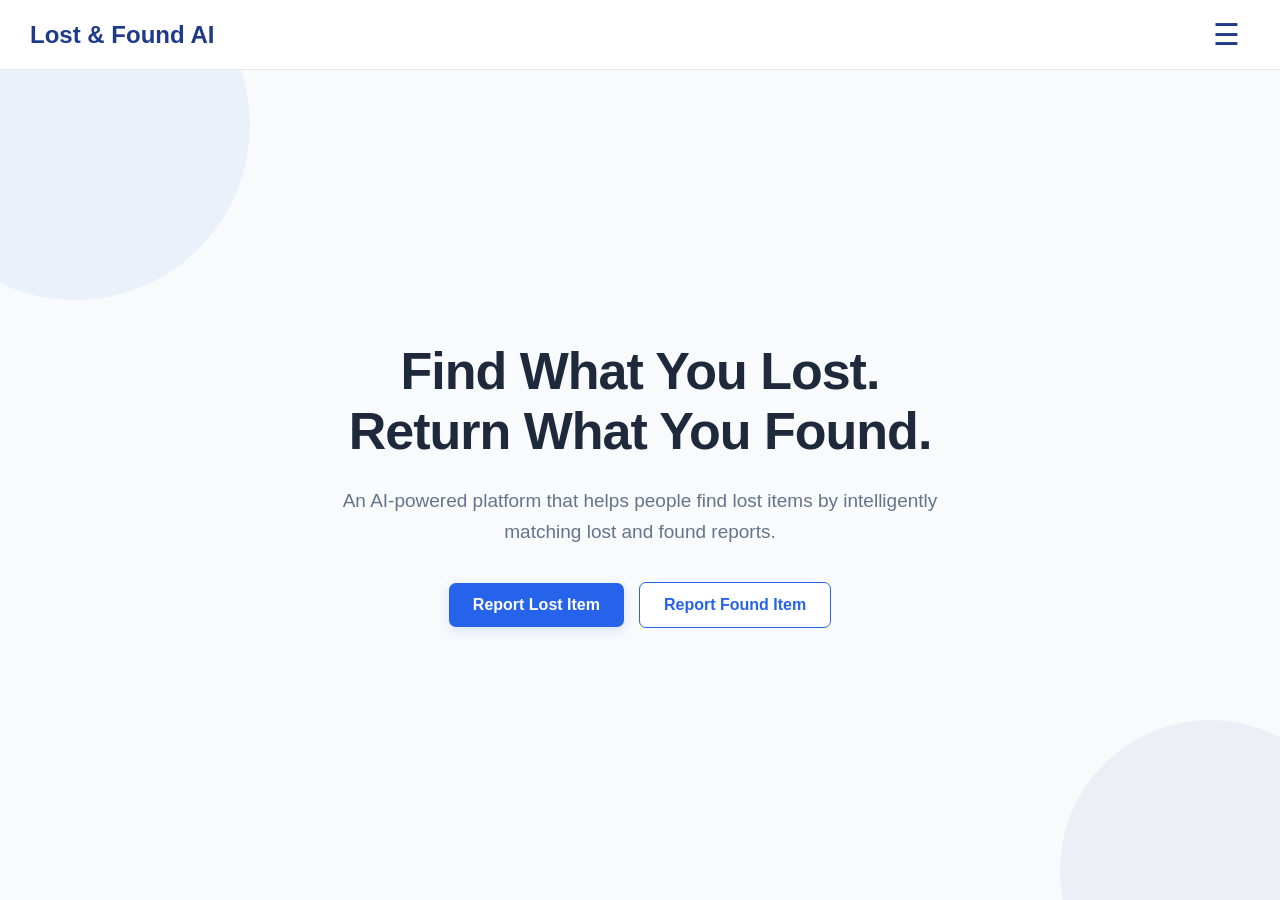
==== commit d3d33058: "nav responsed" ====
--- a/index.html
+++ b/index.html
@@ -12,31 +12,51 @@
 <body>
     <nav class="navbar">
 
-        <div class="logo">Lost & Found AI</div>
+        <div class="logo">
+            Lost & Found AI
+        </div>
 
-        <!-- Hamburger Button -->
-        <button class="menu-toggle" id="menuToggle" aria-label="Open menu">
+        <button class="menu-toggle" id="menuToggle" aria-label="Toggle navigation">
             ☰
         </button>
 
         <div class="nav-menu" id="navMenu">
 
             <div class="nav-links">
+
                 <a href="index.html">Home</a>
+
                 <a href="items.html">Items</a>
-                <a href="report-lost.html">Report Lost</a>
-                <a href="report-found.html">Report Found</a>
-                <a href="community.html">Community</a>
 
-                <a href="notifications.html" class="notification-link">
+                <a href="report-lost.html">
+                    Report Lost
+                </a>
+
+                <a href="report-found.html">
+                    Report Found
+                </a>
+
+                <a href="community.html">
+                    Community
+                </a>
+
+                <a href="notifications.html">
                     🔔 Notifications
                     <span id="navBadge">0</span>
                 </a>
+
             </div>
 
             <div class="nav-buttons">
-                <a href="login.html" class="login-btn">Login</a>
-                <a href="signup.html" class="signup-btn">Sign Up</a>
+
+                <a href="login.html" class="login-btn">
+                    Login
+                </a>
+
+                <a href="signup.html" class="signup-btn">
+                    Sign Up
+                </a>
+
             </div>
 
         </div>
--- a/style.css
+++ b/style.css
@@ -181,111 +181,14 @@
    RESPONSIVE NAVBAR
    ========================================================= */
 
-/* At screens below 1300px, use hamburger menu */
-@media (max-width: 1300px) {
+@media (min-width: 1301px) {
 
     .navbar {
-        min-height: 70px;
-        padding: 0 30px;
-    }
-
-    /* Show hamburger */
-    .menu-toggle {
-        display: block;
-    }
-
-    /* Mobile/tablet menu */
-    .nav-menu {
-        position: absolute;
-        top: 70px;
-        left: 0;
-        width: 100%;
-
-        background-color: white;
-
-        border-top: 1px solid #e5e7eb;
-        border-bottom: 1px solid #e5e7eb;
-
-        display: none;
-        flex-direction: column;
-        align-items: stretch;
-
-        gap: 0;
-
-        padding: 15px 30px;
-
-        box-shadow: 0 10px 25px rgba(0, 0, 0, 0.08);
-    }
-
-    /* Open menu */
-    .nav-menu.active {
         display: flex;
-    }
-
-    /* Navigation links */
-    .nav-links {
-        display: flex;
-        flex-direction: column;
-        align-items: stretch;
-
-        width: 100%;
-        gap: 0;
-    }
-
-    .nav-links a {
-        display: block;
-        width: 100%;
-
-        padding: 13px 5px;
-
-        font-size: 16px;
-
-        border-bottom: 1px solid #f1f5f9;
-    }
-
-    .nav-links a::after {
-        display: none;
-    }
-
-    .nav-links a:hover {
-        background-color: #f8fafc;
-    }
-
-    /* Login / Signup */
-    .nav-buttons {
-        display: flex;
-        flex-direction: column;
-        align-items: stretch;
-
-        width: 100%;
-
-        gap: 10px;
-
-        padding-top: 15px;
-    }
-
-    .nav-buttons a {
-        width: 100%;
-        text-align: center;
-        padding: 11px;
-    }
-
-    .login-btn {
-        border: 1px solid #e5e7eb;
-        border-radius: 6px;
-    }
-
-    .signup-btn {
-        border-radius: 6px;
-    }
-}
-
-
-/* =========================================================
-   DESKTOP
-   ========================================================= */
-
-@media (min-width: 1301px) {
+        align-items: center;
+        justify-content: space-between;
+        padding: 0 50px;
+    }
 
     .menu-toggle {
         display: none;
@@ -311,29 +214,264 @@
 }
 
 
-/* =========================================================
-   SMALL MOBILE
-   ========================================================= */
-
-@media (max-width: 600px) {
+/* =========================
+   TABLET: 1300px - 701px
+   ========================= */
+
+@media (min-width: 701px) and (max-width: 1300px) {
 
     .navbar {
+        min-height: 70px;
+        padding: 0 30px;
+        position: relative;
+    }
+
+    /* Show hamburger */
+    .menu-toggle {
+        display: block;
+
+        border: none;
+        outline: none;
+        background: transparent;
+
+        font-size: 30px;
+        line-height: 1;
+
+        color: #1e3a8a;
+
+        cursor: pointer;
+
+        padding: 8px 10px;
+
+        z-index: 1002;
+    }
+
+    /* Hide menu by default */
+    .nav-menu {
+        position: absolute;
+
+        top: 70px;
+        left: 0;
+
+        width: 100%;
+
+        display: none;
+
+        flex-direction: column;
+
+        align-items: stretch;
+
+        background: #ffffff;
+
+        padding: 20px 30px;
+
+        border-top: 1px solid #e5e7eb;
+        border-bottom: 1px solid #e5e7eb;
+
+        box-shadow: 0 10px 30px rgba(0, 0, 0, 0.10);
+
+        z-index: 1001;
+    }
+
+    /* When hamburger is clicked */
+    .nav-menu.active {
+        display: flex;
+    }
+
+    /* Navigation links */
+    .nav-links {
+        width: 100%;
+
+        display: flex;
+
+        flex-direction: column;
+
+        align-items: stretch;
+
+        gap: 0;
+    }
+
+    .nav-links a {
+        display: block;
+
+        width: 100%;
+
+        padding: 15px 5px;
+
+        font-size: 16px;
+
+        border-bottom: 1px solid #f1f5f9;
+    }
+
+    /* Remove underline animation on tablet */
+    .nav-links a::after {
+        display: none;
+    }
+
+    /* Login / signup */
+    .nav-buttons {
+        width: 100%;
+
+        display: flex;
+
+        flex-direction: column;
+
+        align-items: stretch;
+
+        gap: 10px;
+
+        padding-top: 18px;
+    }
+
+    .nav-buttons a {
+        width: 100%;
+
+        text-align: center;
+
+        padding: 12px;
+    }
+
+    .login-btn {
+        border: 1px solid #e5e7eb;
+
+        border-radius: 6px;
+    }
+
+    .signup-btn {
+        border-radius: 6px;
+    }
+}
+
+
+/* =========================
+   MOBILE: 700px and below
+   ========================= */
+
+@media (max-width: 700px) {
+
+    .navbar {
+        min-height: 65px;
+
         padding: 0 20px;
+
+        position: relative;
+    }
+
+    /* Hamburger */
+    .menu-toggle {
+        display: block;
+
+        border: none;
+        outline: none;
+        background: transparent;
+
+        font-size: 28px;
+
+        color: #1e3a8a;
+
+        cursor: pointer;
+
+        padding: 7px;
+
+        z-index: 1002;
+    }
+
+    /* Menu */
+    .nav-menu {
+        position: absolute;
+
+        top: 65px;
+        left: 0;
+
+        width: 100%;
+
+        display: none;
+
+        flex-direction: column;
+
+        align-items: stretch;
+
+        background: white;
+
+        padding: 15px 20px;
+
+        border-top: 1px solid #e5e7eb;
+        border-bottom: 1px solid #e5e7eb;
+
+        box-shadow: 0 10px 25px rgba(0, 0, 0, 0.08);
+
+        z-index: 1001;
+    }
+
+    .nav-menu.active {
+        display: flex;
+    }
+
+    .nav-links {
+        display: flex;
+
+        flex-direction: column;
+
+        width: 100%;
+
+        gap: 0;
+    }
+
+    .nav-links a {
+        display: block;
+
+        width: 100%;
+
+        padding: 13px 5px;
+
+        font-size: 15px;
+
+        border-bottom: 1px solid #f1f5f9;
+    }
+
+    .nav-links a::after {
+        display: none;
+    }
+
+    .nav-buttons {
+        display: flex;
+
+        flex-direction: column;
+
+        width: 100%;
+
+        gap: 10px;
+
+        padding-top: 15px;
+    }
+
+    .nav-buttons a {
+        width: 100%;
+
+        text-align: center;
+
+        padding: 11px;
+    }
+
+    .login-btn {
+        border: 1px solid #e5e7eb;
+
+        border-radius: 6px;
+    }
+
+    .signup-btn {
+        border-radius: 6px;
     }
 
     .logo {
         font-size: 21px;
     }
-
-    .nav-menu {
-        padding: 15px 20px;
-    }
-}
-
-
-/* =========================================================
+}
+
+
+/* =========================
    VERY SMALL MOBILE
-   ========================================================= */
+   ========================= */
 
 @media (max-width: 400px) {
 
@@ -346,7 +484,7 @@
     }
 
     .menu-toggle {
-        font-size: 27px;
+        font-size: 26px;
     }
 }
 /* =========================================================
